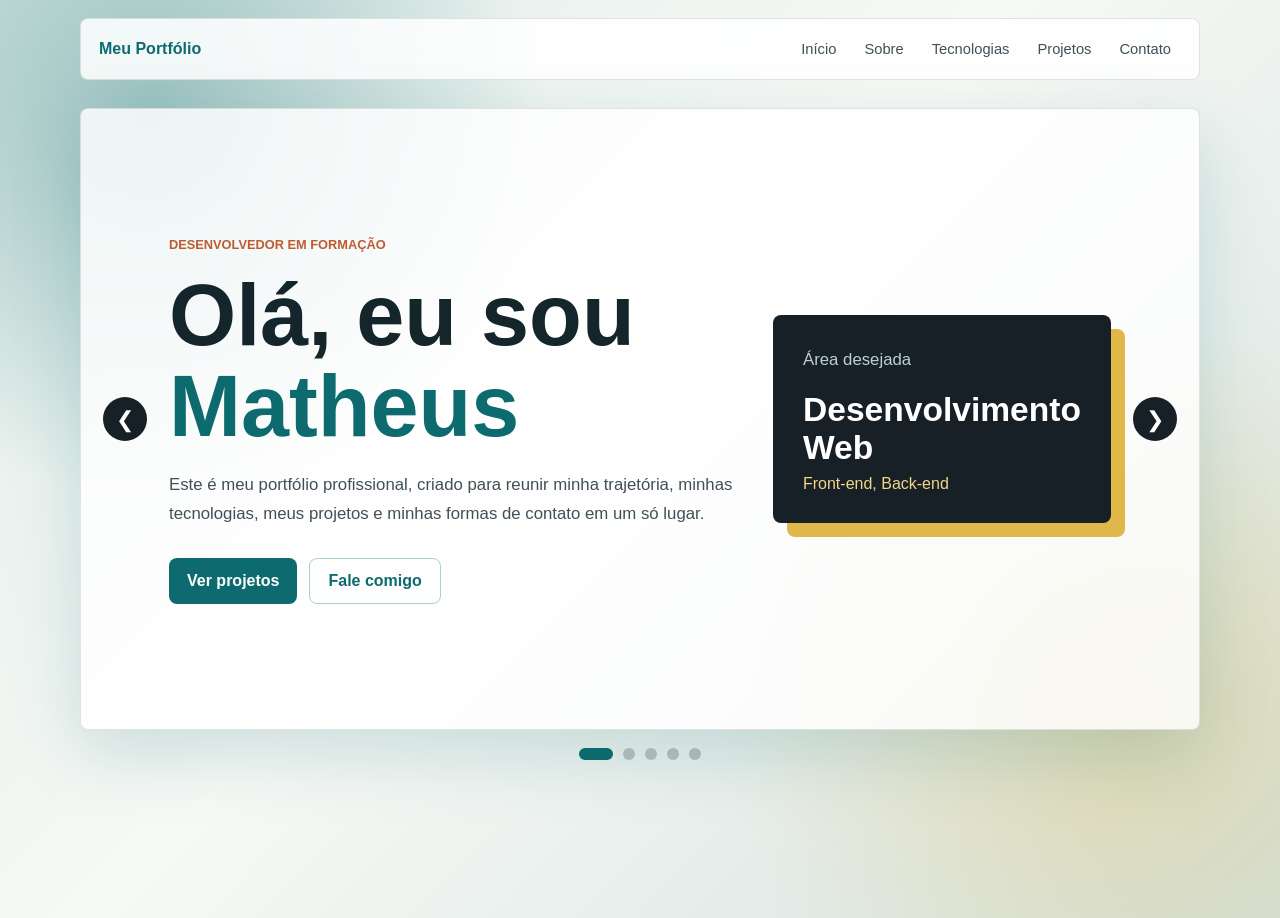
==== index.html @ b04a5aa4 "Adicionar portfolio profissional" ====
<!DOCTYPE html>
<html lang="pt-BR">
<head>
  <meta charset="UTF-8">
  <meta name="viewport" content="width=device-width, initial-scale=1.0">
  <title>Meu Portfólio</title>
  <link rel="stylesheet" href="style.css">
</head>
<body>
  <header class="topo">
    <a class="marca" href="index.html">Meu Portfólio</a>

    <nav class="menu" aria-label="Menu principal">
      <a href="#inicio">Início</a>
      <a href="#sobre">Sobre</a>
      <a href="#tecnologias">Tecnologias</a>
      <a href="projetos.html">Projetos</a>
      <a href="#contato">Contato</a>
    </nav>
  </header>

  <main class="pagina">
    <section class="carrossel" aria-label="Apresentação em carrossel">
      <button class="botao-carrossel anterior" type="button" aria-label="Slide anterior">&#10094;</button>

      <div class="trilha">
        <article class="slide ativo" id="inicio">
          <div class="conteudo-slide">
            <p class="etiqueta">Desenvolvedor em formação</p>
            <h1>Olá, eu sou <span>Matheus</span></h1>
            <p>
              Este é meu portfólio profissional, criado para reunir minha trajetória,
              minhas tecnologias, meus projetos e minhas formas de contato em um só lugar.
            </p>

            <div class="acoes">
              <a class="botao principal" href="projetos.html">Ver projetos</a>
              <a class="botao secundario" href="#contato">Fale comigo</a>
            </div>
          </div>

          <div class="cartao-destaque">
            <p>Área desejada</p>
            <strong>Desenvolvimento Web</strong>
            <span>Front-end, Back-end</span>
          </div>
        </article>

        <article class="slide" id="sobre">
          <div class="conteudo-slide">
            <p class="etiqueta">Quem sou eu</p>
            <h2>Uma pessoa curiosa, dedicada e pronta para evoluir.</h2>
            <p>
              Sou apaixonado por tecnologia e venho desenvolvendo projetos para
              colocar minhas ideias em prática, melhorar minhas habilidades e criar
              soluções que façam sentido para pessoas e empresas.
            </p>
          </div>

          <div class="lista-info">
            <div>
              <strong>Perfil</strong>
              <span>Organizado, comunicativo e focado em aprender.</span>
            </div>
            <div>
              <strong>Objetivo</strong>
              <span>Criar soluções web úteis, organizadas e com boa experiência.</span>
            </div>
            <div>
              <strong>Diferencial</strong>
              <span>Vontade de crescer e melhorar a cada projeto.</span>
            </div>
          </div>
        </article>

        <article class="slide" id="tecnologias">
          <div class="conteudo-slide">
            <p class="etiqueta">Tecnologias</p>
            <h2>Ferramentas que uso para transformar ideias em páginas.</h2>
            <p>
              Estas são algumas tecnologias que utilizo para desenvolver interfaces,
              organizar projetos e transformar ideias em aplicações web.
            </p>
          </div>

          <div class="grade-tecnologias">
            <span>HTML</span>
            <span>CSS</span>
            <span>JavaScript</span>
            <span>Angular</span>
            <span>TypeScript</span>
            <span>Git</span>
            <span>GitHub</span>
            <span>Responsividade</span>
          </div>
        </article>

        <article class="slide" id="projetos">
          <div class="conteudo-slide">
            <p class="etiqueta">Projetos</p>
            <h2>Projetos que mostram minha evolução na prática.</h2>
            <p>
              Separei uma página dedicada para apresentar melhor cada projeto,
              mostrando o objetivo, as tecnologias usadas e os links principais.
            </p>

            <div class="acoes">
              <a class="botao principal" href="projetos.html">Abrir página de projetos</a>
            </div>
          </div>

          <div class="mini-projetos">
            <div>
              <strong>AgroGestor</strong>
              <span>Aplicação Angular para gestão agrícola SaaS</span>
            </div>
            <div>
              <strong>RotaPlus</strong>
              <span>Aplicação Angular para viagens e hotelaria</span>
            </div>
            <div>
              <strong>Livraria Digital</strong>
              <span>E-commerce de livros com Angular e SSR</span>
            </div>
          </div>
        </article>

        <article class="slide" id="contato">
          <div class="conteudo-slide">
            <p class="etiqueta">Contato</p>
            <h2>Vamos conversar?</h2>
            <p>
              Se quiser conhecer melhor meu trabalho, conversar sobre tecnologia
              ou falar sobre algum projeto, meus contatos estão logo abaixo.
            </p>
          </div>

          <div class="contatos">
            <a href="https://github.com/MecFlinsTon" target="_blank" rel="noreferrer">GitHub</a>
            <a href="mailto:math.mulleer@gmail.com">math.mulleer@gmail.com</a>
            <a href="https://www.linkedin.com/in/matheus-cardoso-70a50042b" target="_blank" rel="noreferrer">LinkedIn</a>
          </div>
        </article>
      </div>

      <button class="botao-carrossel proximo" type="button" aria-label="Próximo slide">&#10095;</button>
    </section>

    <div class="indicadores" aria-label="Indicadores do carrossel">
      <button class="ativo" type="button" aria-label="Ir para o slide 1"></button>
      <button type="button" aria-label="Ir para o slide 2"></button>
      <button type="button" aria-label="Ir para o slide 3"></button>
      <button type="button" aria-label="Ir para o slide 4"></button>
      <button type="button" aria-label="Ir para o slide 5"></button>
    </div>
  </main>

  <script src="script.js"></script>
</body>
</html>
---- style.css ----
* {
  box-sizing: border-box;
  margin: 0;
  padding: 0;
}

html {
  scroll-behavior: smooth;
}

body {
  min-height: 100vh;
  font-family: Arial, Helvetica, sans-serif;
  color: #172026;
  background:
    radial-gradient(circle at 12% 12%, rgba(13, 107, 111, 0.34), transparent 28%),
    radial-gradient(circle at 88% 78%, rgba(224, 184, 74, 0.32), transparent 30%),
    linear-gradient(135deg, #dfece8 0%, #f7f9f6 46%, #d4e2df 100%);
}

a {
  color: inherit;
  text-decoration: none;
}

.topo {
  width: min(1120px, calc(100% - 32px));
  margin: 18px auto 0;
  padding: 14px 18px;
  display: flex;
  align-items: center;
  justify-content: space-between;
  gap: 18px;
  border: 1px solid rgba(23, 32, 38, 0.12);
  border-radius: 8px;
  background: rgba(255, 255, 255, 0.86);
  backdrop-filter: blur(12px);
}

.marca {
  font-weight: 800;
  color: #0d6b6f;
}

.menu {
  display: flex;
  flex-wrap: wrap;
  justify-content: flex-end;
  gap: 8px;
}

.menu a {
  padding: 8px 10px;
  border-radius: 6px;
  font-size: 0.92rem;
  color: #405057;
}

.menu a:hover {
  color: #0d6b6f;
  background: rgba(13, 107, 111, 0.08);
}

.pagina {
  width: min(1120px, calc(100% - 32px));
  margin: 28px auto;
}

.carrossel {
  min-height: 620px;
  position: relative;
  display: flex;
  align-items: center;
  overflow: hidden;
  border: 1px solid rgba(23, 32, 38, 0.12);
  border-radius: 8px;
  background: rgba(255, 255, 255, 0.82);
  box-shadow: 0 24px 70px rgba(13, 107, 111, 0.18);
}

.trilha {
  width: 100%;
  height: 100%;
}

.slide {
  min-height: 620px;
  display: none;
  align-items: center;
  justify-content: space-between;
  gap: 40px;
  padding: 72px 88px;
}

.slide.ativo {
  display: flex;
  animation: aparecer 0.45s ease;
}

@keyframes aparecer {
  from {
    opacity: 0;
    transform: translateX(18px);
  }

  to {
    opacity: 1;
    transform: translateX(0);
  }
}

.conteudo-slide {
  max-width: 590px;
}

.etiqueta {
  margin-bottom: 14px;
  color: #be5b31;
  font-size: 0.8rem;
  font-weight: 800;
  letter-spacing: 0;
  text-transform: uppercase;
}

h1,
h2 {
  margin-bottom: 18px;
  color: #14252b;
  line-height: 1.05;
}

h1 {
  font-size: clamp(2.4rem, 8vw, 5.4rem);
}

h2 {
  font-size: clamp(2rem, 5vw, 4rem);
}

h1 span {
  color: #0d6b6f;
}

p {
  color: #405057;
  font-size: 1.05rem;
  line-height: 1.75;
}

.acoes {
  margin-top: 30px;
  display: flex;
  flex-wrap: wrap;
  gap: 12px;
}

.botao {
  min-height: 46px;
  padding: 13px 18px;
  display: inline-flex;
  align-items: center;
  justify-content: center;
  border-radius: 8px;
  font-weight: 700;
}

.botao.principal {
  color: #ffffff;
  background: #0d6b6f;
}

.botao.secundario {
  color: #0d6b6f;
  border: 1px solid rgba(13, 107, 111, 0.32);
}

.cartao-destaque,
.lista-info,
.grade-tecnologias,
.mini-projetos,
.contatos {
  width: min(390px, 100%);
}

.cartao-destaque {
  padding: 30px;
  border-radius: 8px;
  color: #ffffff;
  background: #172026;
  box-shadow: 14px 14px 0 #e0b84a;
}

.cartao-destaque p {
  color: #bcd0d4;
}

.cartao-destaque strong {
  display: block;
  margin: 16px 0 8px;
  font-size: 2.1rem;
}

.cartao-destaque span {
  color: #f1d687;
}

.lista-info,
.mini-projetos,
.contatos {
  display: grid;
  gap: 14px;
}

.lista-info div,
.mini-projetos div,
.contatos a {
  padding: 18px;
  border-radius: 8px;
  background: #ffffff;
  border: 1px solid rgba(23, 32, 38, 0.1);
}

.lista-info strong,
.mini-projetos strong {
  display: block;
  margin-bottom: 6px;
  color: #0d6b6f;
}

.lista-info span,
.mini-projetos span {
  color: #405057;
  line-height: 1.5;
}

.grade-tecnologias {
  display: grid;
  grid-template-columns: repeat(2, minmax(0, 1fr));
  gap: 12px;
}

.grade-tecnologias span,
.tags span {
  padding: 13px 14px;
  border-radius: 8px;
  font-weight: 800;
  text-align: center;
  color: #172026;
  background: #f1d687;
}

.contatos a {
  color: #0d6b6f;
  font-weight: 800;
}

.botao-carrossel {
  width: 44px;
  height: 44px;
  position: absolute;
  z-index: 2;
  top: 50%;
  border: 0;
  border-radius: 50%;
  color: #ffffff;
  font-size: 1.4rem;
  cursor: pointer;
  background: #172026;
  transform: translateY(-50%);
}

.botao-carrossel:hover {
  background: #0d6b6f;
}

.anterior {
  left: 22px;
}

.proximo {
  right: 22px;
}

.indicadores {
  margin-top: 18px;
  display: flex;
  justify-content: center;
  gap: 10px;
}

.indicadores button {
  width: 12px;
  height: 12px;
  border: 0;
  border-radius: 50%;
  cursor: pointer;
  background: rgba(23, 32, 38, 0.24);
}

.indicadores button.ativo {
  width: 34px;
  border-radius: 20px;
  background: #0d6b6f;
}

.projetos-pagina {
  padding-bottom: 50px;
}

.cabecalho-projetos {
  max-width: 760px;
  margin: 54px 0 34px;
}

.cabecalho-projetos h1 {
  font-size: clamp(2.4rem, 7vw, 4.8rem);
}

.grade-projetos {
  display: grid;
  grid-template-columns: repeat(3, minmax(0, 1fr));
  gap: 18px;
}

.cartao-projeto {
  min-height: 430px;
  padding: 26px;
  display: flex;
  flex-direction: column;
  border-radius: 8px;
  border: 1px solid rgba(23, 32, 38, 0.12);
  background: rgba(255, 255, 255, 0.82);
  box-shadow: 0 18px 36px rgba(23, 32, 38, 0.08);
}

.numero-projeto {
  width: 48px;
  height: 48px;
  margin-bottom: 24px;
  display: grid;
  place-items: center;
  border-radius: 50%;
  color: #ffffff;
  font-weight: 800;
  background: #be5b31;
}

.cartao-projeto h2 {
  font-size: 1.55rem;
  line-height: 1.2;
}

.cartao-projeto p {
  font-size: 0.98rem;
}

.tags {
  margin-top: 22px;
  display: flex;
  flex-wrap: wrap;
  gap: 8px;
}

.tags span {
  padding: 8px 10px;
  font-size: 0.78rem;
}

.links-projeto {
  margin-top: auto;
  padding-top: 24px;
  display: flex;
  gap: 10px;
}

.links-projeto a {
  flex: 1;
  padding: 11px 12px;
  border-radius: 8px;
  text-align: center;
  font-weight: 800;
  color: #0d6b6f;
  border: 1px solid rgba(13, 107, 111, 0.28);
}

.links-projeto a:hover {
  color: #ffffff;
  background: #0d6b6f;
}

@media (max-width: 860px) {
  .topo {
    align-items: flex-start;
    flex-direction: column;
  }

  .menu {
    justify-content: flex-start;
  }

  .carrossel,
  .slide {
    min-height: auto;
  }

  .slide {
    padding: 64px 58px;
    flex-direction: column;
    align-items: flex-start;
  }

  .botao-carrossel {
    top: auto;
    bottom: 18px;
    transform: none;
  }

  .grade-projetos {
    grid-template-columns: 1fr;
  }
}

@media (max-width: 540px) {
  .topo,
  .pagina {
    width: min(100% - 20px, 1120px);
  }

  .menu a {
    padding: 7px 8px;
    font-size: 0.85rem;
  }

  .slide {
    padding: 42px 22px 86px;
  }

  .conteudo-slide {
    max-width: 100%;
  }

  p {
    font-size: 1rem;
  }

  .cartao-destaque {
    box-shadow: 8px 8px 0 #e0b84a;
  }

  .grade-tecnologias {
    grid-template-columns: 1fr;
  }

  .anterior {
    left: 22px;
  }

  .proximo {
    right: 22px;
  }

  .links-projeto {
    flex-direction: column;
  }
}
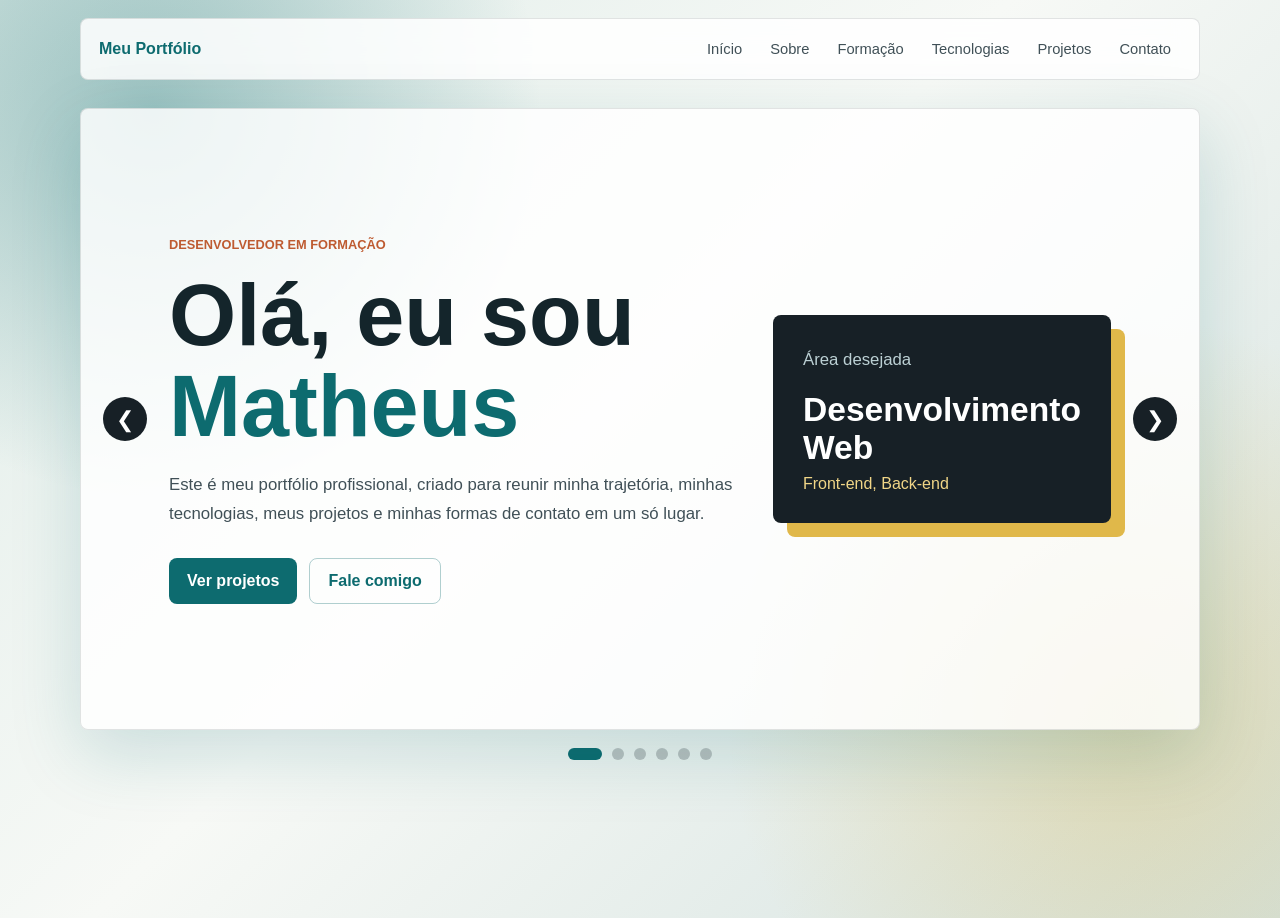
==== commit 354b9ac9: "Adiciona mudanças ao portfolio" ====
--- a/index.html
+++ b/index.html
@@ -13,6 +13,7 @@
     <nav class="menu" aria-label="Menu principal">
       <a href="#inicio">Início</a>
       <a href="#sobre">Sobre</a>
+      <a href="#formacao">Formação</a>
       <a href="#tecnologias">Tecnologias</a>
       <a href="projetos.html">Projetos</a>
       <a href="#contato">Contato</a>
@@ -69,6 +70,32 @@
             <div>
               <strong>Diferencial</strong>
               <span>Vontade de crescer e melhorar a cada projeto.</span>
+            </div>
+          </div>
+        </article>
+
+        <article class="slide" id="formacao">
+          <div class="conteudo-slide">
+            <p class="etiqueta">Formação acadêmica</p>
+            <h2>Cursos concluídos, certificações e formação em andamento.</h2>
+            <p>
+              Esta área reúne minhas formações concluídas, certificados e cursos em andamento que fazem
+              parte da minha trajetória na tecnologia.
+            </p>
+          </div>
+
+          <div class="lista-info">
+            <div>
+              <strong>Técnico em Informática para Web</strong>
+              <span>IFF - Instituto Federal Fluminense.</span>
+            </div>
+            <div>
+              <strong>Imersão Dev Agentes de IA Google</strong>
+              <span>Alura, com certificado.</span>
+            </div>
+            <div>
+              <strong>Programador Front End</strong>
+              <span>SENAI, em andamento.</span>
             </div>
           </div>
         </article>
@@ -152,6 +179,7 @@
       <button type="button" aria-label="Ir para o slide 3"></button>
       <button type="button" aria-label="Ir para o slide 4"></button>
       <button type="button" aria-label="Ir para o slide 5"></button>
+      <button type="button" aria-label="Ir para o slide 6"></button>
     </div>
   </main>
 
